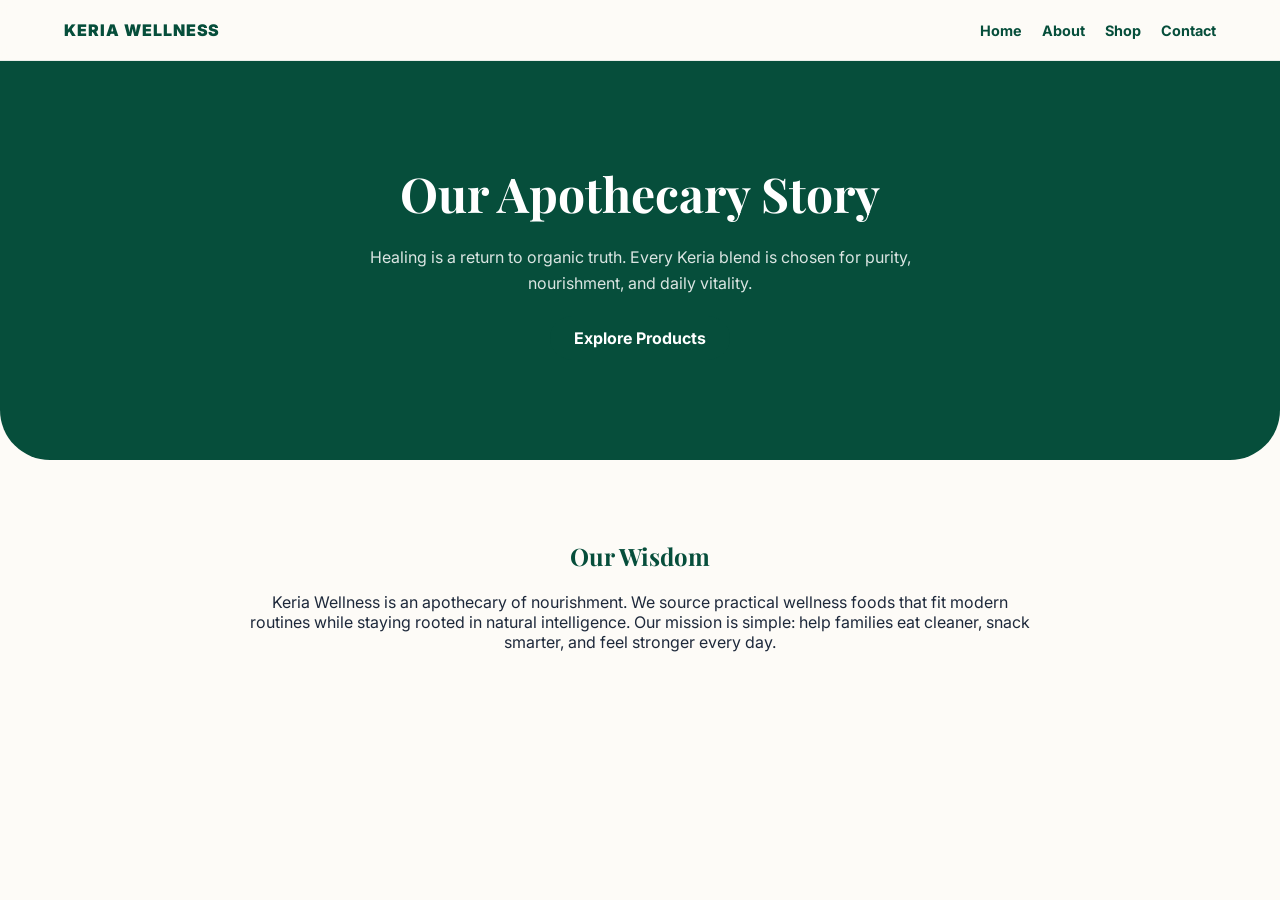
==== about.html @ df7f6faf "Launch: Keria Wellness full dynamic build" ====
<!DOCTYPE html>
<html lang="en">
<head>
    <meta charset="UTF-8">
    <meta name="viewport" content="width=device-width, initial-scale=1.0">
    <title>About Keria Wellness</title>
    <link rel="preconnect" href="https://fonts.googleapis.com">
    <link rel="preconnect" href="https://fonts.gstatic.com" crossorigin>
    <link href="https://fonts.googleapis.com/css2?family=Inter:wght@300;400;700;900&family=Playfair+Display:wght@700&display=swap" rel="stylesheet">
    <link rel="stylesheet" href="css/styles.css">
</head>
<body>
    <nav class="main-nav">
        <div class="logo">KERIA WELLNESS</div>
        <div class="menu">
            <a href="index.html">Home</a>
            <a href="about.html">About</a>
            <a href="products.html">Shop</a>
            <a href="contact.html">Contact</a>
        </div>
    </nav>

    <header class="hero">
        <h1>Our Apothecary Story</h1>
        <p>Healing is a return to organic truth. Every Keria blend is chosen for purity, nourishment, and daily vitality.</p>
        <a href="products.html" class="btn-primary">Explore Products</a>
    </header>

    <section class="section-copy">
        <h2>Our Wisdom</h2>
        <p>Keria Wellness is an apothecary of nourishment. We source practical wellness foods that fit modern routines while staying rooted in natural intelligence. Our mission is simple: help families eat cleaner, snack smarter, and feel stronger every day.</p>
    </section>
</body>
</html>
---- css/styles.css ----
:root {
    --keria-emerald: #064e3b;
    --keria-cream: #fdfbf7;
    --keria-gold: #fbbf24;
    --text-main: #1e293b;
}

* {
    box-sizing: border-box;
}

body {
    background-color: var(--keria-cream);
    background-image: url("https://www.transparenttextures.com/patterns/cream-paper.png");
    font-family: 'Inter', sans-serif;
    color: var(--text-main);
    margin: 0;
}

a {
    color: inherit;
}

.main-nav {
    display: flex;
    justify-content: space-between;
    padding: 20px 5%;
    align-items: center;
    position: sticky;
    top: 0;
    background: rgba(253, 251, 247, 0.9);
    backdrop-filter: blur(8px);
    z-index: 40;
    border-bottom: 1px solid rgba(6, 78, 59, 0.08);
}

.logo {
    font-weight: 900;
    letter-spacing: 0.06em;
    color: var(--keria-emerald);
}

.menu {
    display: flex;
    gap: 20px;
}

.menu a {
    text-decoration: none;
    color: var(--keria-emerald);
    font-size: 0.9rem;
    font-weight: 700;
}

.menu a:hover {
    opacity: 0.75;
}

.hero {
    text-align: center;
    padding: 100px 20px;
    background: var(--keria-emerald);
    color: white;
    border-radius: 0 0 50px 50px;
}

.hero h1 {
    font-family: 'Playfair Display', serif;
    font-size: clamp(2rem, 5vw, 3rem);
    margin: 0;
}

.hero p {
    opacity: 0.85;
    max-width: 620px;
    margin: 20px auto;
    line-height: 1.6;
}

.section-copy {
    max-width: 820px;
    margin: 80px auto;
    text-align: center;
    padding: 0 20px;
}

.section-copy h2 {
    color: var(--keria-emerald);
    font-family: 'Playfair Display', serif;
}

.product-grid {
    display: grid;
    grid-template-columns: repeat(auto-fill, minmax(250px, 1fr));
    gap: 30px;
    padding: 50px 5%;
}

/* Premium Glass Cards */
.product-card {
    background: rgba(255, 255, 255, 0.7);
    backdrop-filter: blur(12px);
    border: 1px solid rgba(6, 78, 59, 0.1);
    border-radius: 2rem;
    padding: 1.5rem;
    transition: all 0.4s cubic-bezier(0.175, 0.885, 0.32, 1.275);
}

.product-card:hover {
    transform: translateY(-10px);
    box-shadow: 0 20px 40px rgba(6, 78, 59, 0.1);
    border-color: var(--keria-emerald);
}

.product-card img {
    width: 100%;
    border-radius: 1.5rem;
    aspect-ratio: 4 / 3;
    object-fit: cover;
}

.product-meta {
    font-size: 0.8rem;
    color: #64748b;
    margin-top: 8px;
}

.product-row {
    display: flex;
    justify-content: space-between;
    align-items: center;
    margin-top: 20px;
    gap: 10px;
}

.price {
    font-weight: 700;
}

.btn-primary {
    background: var(--keria-emerald);
    color: white;
    padding: 12px 24px;
    border-radius: 50px;
    text-decoration: none;
    font-weight: bold;
    display: inline-block;
    transition: 0.3s;
    border: 0;
}

.btn-primary:hover {
    transform: translateY(-1px);
    box-shadow: 0 10px 20px rgba(6, 78, 59, 0.2);
}

.card-btn {
    font-size: 0.7rem;
    padding: 10px 14px;
    white-space: nowrap;
}

.contact-card {
    max-width: 560px;
    margin: 40px auto 80px;
    background: rgba(255, 255, 255, 0.75);
    border: 1px solid rgba(6, 78, 59, 0.1);
    border-radius: 24px;
    padding: 30px;
    text-align: center;
}

@media (max-width: 768px) {
    .menu {
        gap: 12px;
    }

    .menu a {
        font-size: 0.82rem;
    }
}
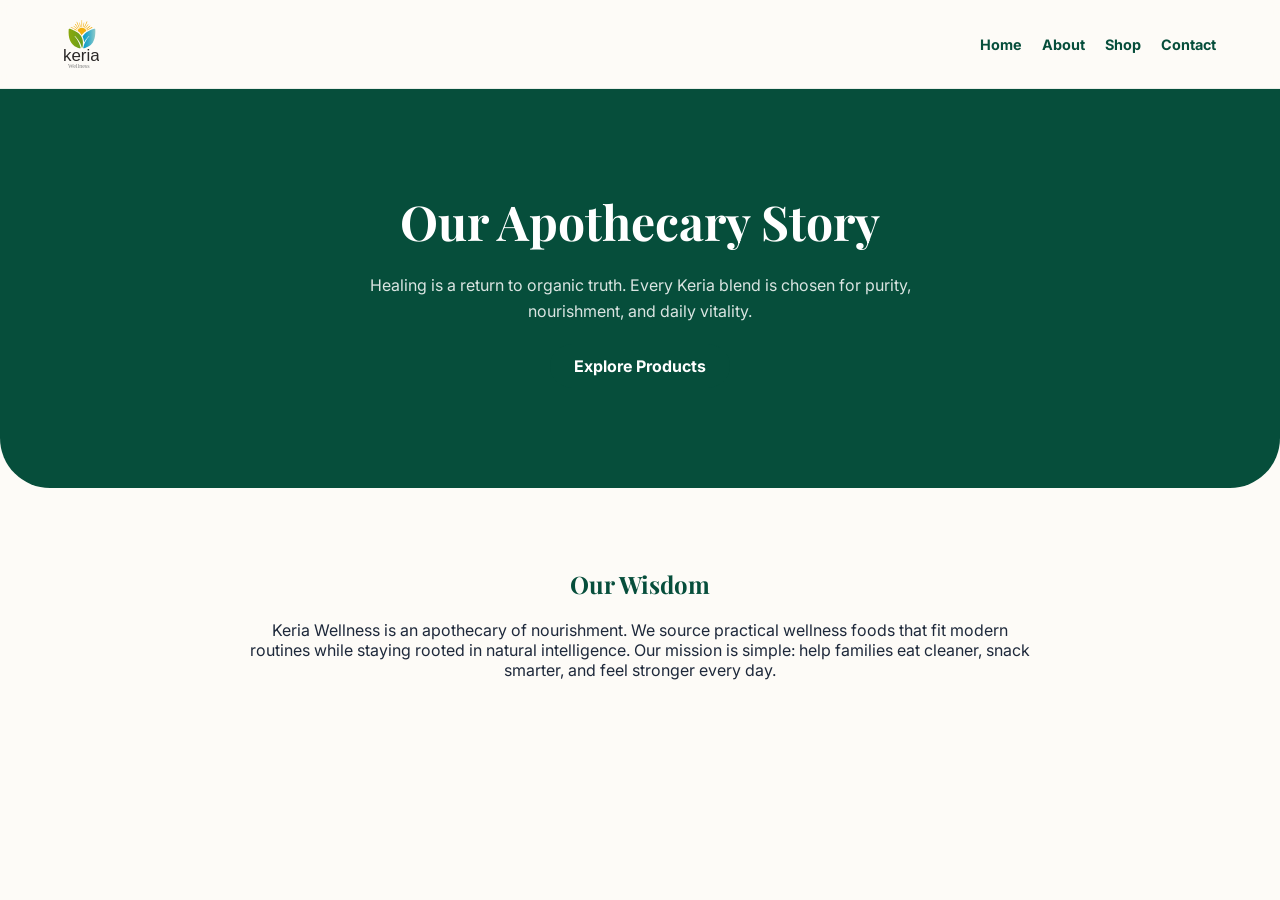
==== commit 14d8f37a: "Branding: Replace text logo with SVG on all pages" ====
--- a/about.html
+++ b/about.html
@@ -11,7 +11,7 @@
 </head>
 <body>
     <nav class="main-nav">
-        <div class="logo">KERIA WELLNESS</div>
+        <a href="index.html"><img src="images/keria_logo.svg" alt="Keria Wellness" class="nav-logo" onerror="this.style.display='none'"></a>
         <div class="menu">
             <a href="index.html">Home</a>
             <a href="about.html">About</a>
--- a/css/styles.css
+++ b/css/styles.css
@@ -19,6 +19,15 @@
 
 a {
     color: inherit;
+}
+
+nav {
+    position: sticky;
+    top: 0;
+    background: rgba(253, 251, 247, 0.95);
+    backdrop-filter: blur(10px);
+    z-index: 1000;
+    border-bottom: 1px solid rgba(6, 78, 59, 0.05);
 }
 
 .main-nav {
@@ -34,10 +43,10 @@
     border-bottom: 1px solid rgba(6, 78, 59, 0.08);
 }
 
-.logo {
-    font-weight: 900;
-    letter-spacing: 0.06em;
-    color: var(--keria-emerald);
+.nav-logo {
+    height: 48px;
+    width: auto;
+    display: block;
 }
 
 .menu {
@@ -89,11 +98,72 @@
     font-family: 'Playfair Display', serif;
 }
 
+.search-shell {
+    max-width: 1200px;
+    margin: 0 auto;
+    padding: 0 20px;
+}
+
+.search-wrap {
+    max-width: 900px;
+    margin: 0 auto 12px;
+}
+
+.search-input {
+    width: 100%;
+    padding: 16px 18px;
+    border-radius: 1rem;
+    background: rgba(255, 255, 255, 0.7);
+    backdrop-filter: blur(12px);
+    border: 1px solid rgba(6, 78, 59, 0.1);
+    outline: none;
+    transition: border-color 0.2s ease, box-shadow 0.2s ease;
+    color: var(--text-main);
+}
+
+.search-input:focus {
+    border-color: #10b981;
+    box-shadow: 0 0 0 4px rgba(16, 185, 129, 0.08);
+}
+
+.filter-bar {
+    display: flex;
+    flex-wrap: wrap;
+    justify-content: center;
+    gap: 12px;
+    padding: 10px 20px 0;
+    max-width: 1200px;
+    margin: 0 auto;
+}
+
+.filter-btn {
+    background: rgba(255, 255, 255, 0.78);
+    color: var(--keria-emerald);
+    border: 1px solid rgba(6, 78, 59, 0.12);
+    border-radius: 999px;
+    padding: 10px 16px;
+    font-size: 0.75rem;
+    font-weight: 700;
+    letter-spacing: 0.04em;
+    cursor: pointer;
+    transition: all 0.25s ease;
+}
+
+.filter-btn:hover,
+.filter-btn.active {
+    background: var(--keria-emerald);
+    color: #fff;
+    border-color: var(--keria-emerald);
+    box-shadow: 0 10px 20px rgba(6, 78, 59, 0.14);
+}
+
 .product-grid {
     display: grid;
-    grid-template-columns: repeat(auto-fill, minmax(250px, 1fr));
+    grid-template-columns: repeat(auto-fill, minmax(280px, 1fr));
     gap: 30px;
     padding: 50px 5%;
+    max-width: 1200px;
+    margin: 0 auto;
 }
 
 /* Premium Glass Cards */
@@ -112,17 +182,61 @@
     border-color: var(--keria-emerald);
 }
 
+.product-card--soldout {
+    filter: grayscale(0.5);
+}
+
+.product-image-wrap {
+    position: relative;
+    overflow: hidden;
+    border-radius: 1.5rem;
+}
+
+.stock-overlay {
+    position: absolute;
+    inset: 0;
+    background: rgba(0, 0, 0, 0.25);
+    display: flex;
+    align-items: center;
+    justify-content: center;
+    color: #fff;
+    font-weight: 800;
+    letter-spacing: 0.08em;
+    font-size: 0.8rem;
+}
+
 .product-card img {
     width: 100%;
     border-radius: 1.5rem;
     aspect-ratio: 4 / 3;
     object-fit: cover;
+    transition: transform 0.6s cubic-bezier(0.165, 0.84, 0.44, 1);
+}
+
+.product-card:hover img {
+    transform: scale(1.08);
 }
 
 .product-meta {
     font-size: 0.8rem;
     color: #64748b;
     margin-top: 8px;
+}
+
+.category-badge {
+    display: inline-block;
+    background: var(--keria-gold);
+    padding: 4px 10px;
+    border-radius: 20px;
+    font-size: 0.7rem;
+    font-weight: 700;
+    color: #1f2937;
+    margin-top: 8px;
+}
+
+.category-badge--soldout {
+    background: #9ca3af;
+    color: #fff;
 }
 
 .product-row {
@@ -154,6 +268,14 @@
     box-shadow: 0 10px 20px rgba(6, 78, 59, 0.2);
 }
 
+.btn-primary--disabled,
+.btn-primary--disabled:hover {
+    opacity: 0.5;
+    pointer-events: none;
+    box-shadow: none;
+    transform: none;
+}
+
 .card-btn {
     font-size: 0.7rem;
     padding: 10px 14px;
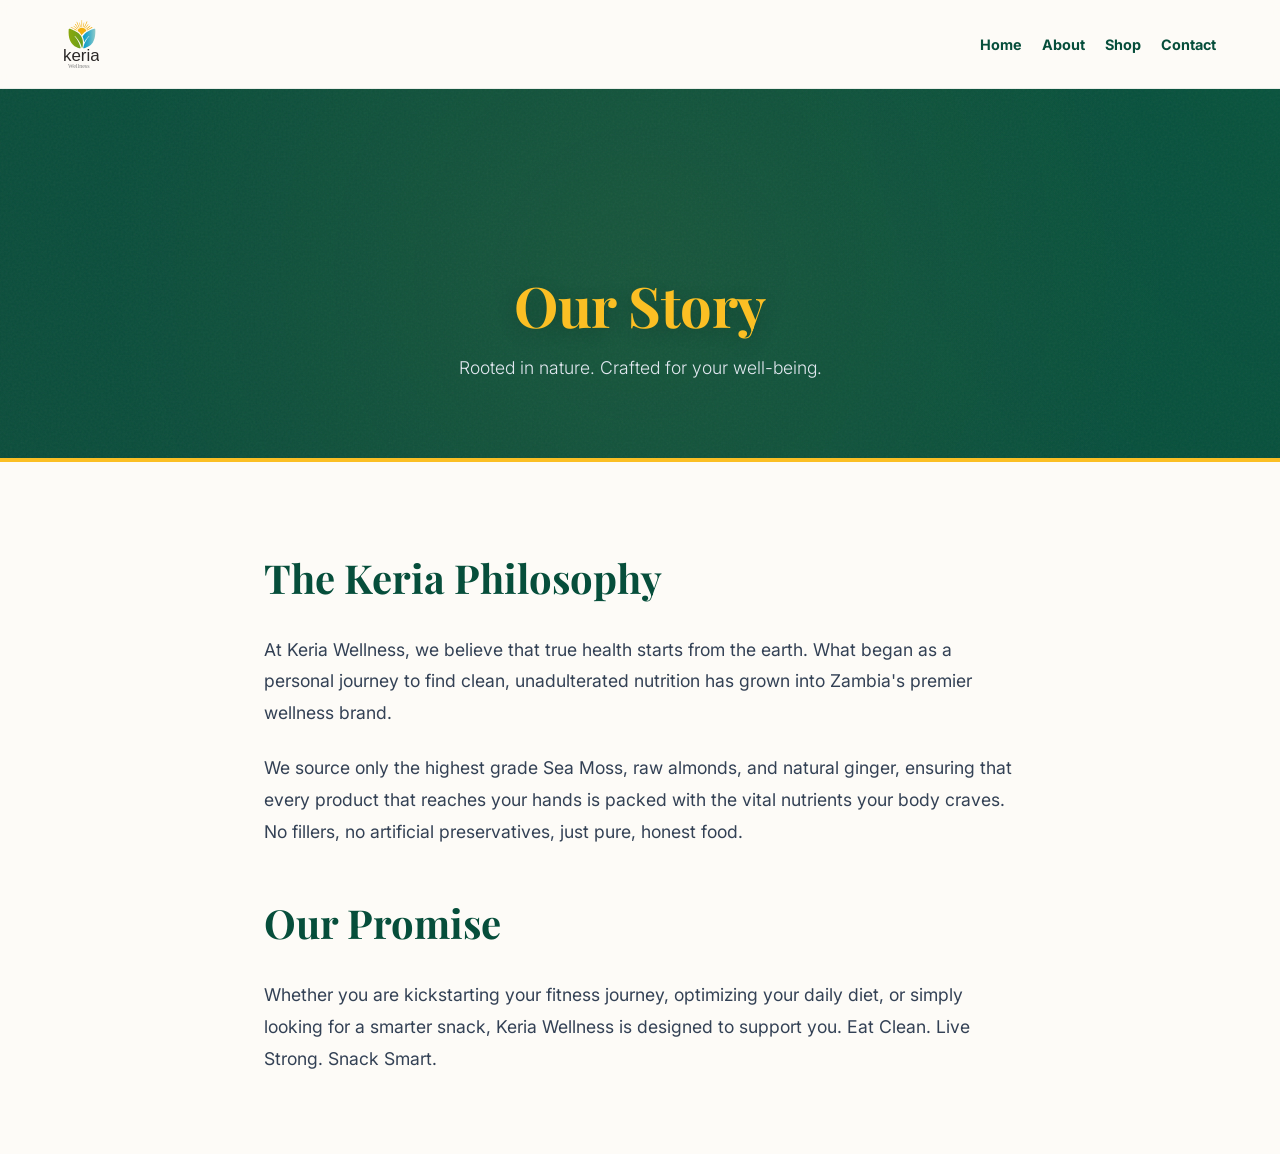
==== commit 2004dede: "Design: unify premium organic headers across all pages" ====
--- a/about.html
+++ b/about.html
@@ -20,15 +20,27 @@
         </div>
     </nav>
 
-    <header class="hero">
-        <h1>Our Apothecary Story</h1>
-        <p>Healing is a return to organic truth. Every Keria blend is chosen for purity, nourishment, and daily vitality.</p>
-        <a href="products.html" class="btn-primary">Explore Products</a>
+    <header class="page-header">
+        <div class="floating-ecosystem" aria-hidden="true">
+            <div class="organic-element almond shape-1"></div>
+            <div class="organic-element leaf shape-2"></div>
+            <div class="organic-element chia shape-3"></div>
+            <div class="organic-element almond shape-4"></div>
+            <div class="organic-element chia shape-5"></div>
+            <div class="organic-element leaf shape-6"></div>
+        </div>
+
+        <h1>Our Story</h1>
+        <p>Rooted in nature. Crafted for your well-being.</p>
     </header>
 
-    <section class="section-copy">
-        <h2>Our Wisdom</h2>
-        <p>Keria Wellness is an apothecary of nourishment. We source practical wellness foods that fit modern routines while staying rooted in natural intelligence. Our mission is simple: help families eat cleaner, snack smarter, and feel stronger every day.</p>
-    </section>
+    <main class="page-content">
+        <h2>The Keria Philosophy</h2>
+        <p>At Keria Wellness, we believe that true health starts from the earth. What began as a personal journey to find clean, unadulterated nutrition has grown into Zambia's premier wellness brand.</p>
+        <p>We source only the highest grade Sea Moss, raw almonds, and natural ginger, ensuring that every product that reaches your hands is packed with the vital nutrients your body craves. No fillers, no artificial preservatives, just pure, honest food.</p>
+
+        <h2>Our Promise</h2>
+        <p>Whether you are kickstarting your fitness journey, optimizing your daily diet, or simply looking for a smarter snack, Keria Wellness is designed to support you. Eat Clean. Live Strong. Snack Smart.</p>
+    </main>
 </body>
 </html>
--- a/css/styles.css
+++ b/css/styles.css
@@ -107,6 +107,14 @@
 .search-wrap {
     max-width: 900px;
     margin: 0 auto 12px;
+}
+
+.product-count {
+    max-width: 900px;
+    margin: 0 auto;
+    color: #64748b;
+    font-size: 0.85rem;
+    font-weight: 600;
 }
 
 .search-input {
@@ -182,6 +190,10 @@
     border-color: var(--keria-emerald);
 }
 
+.product-card--interactive {
+    cursor: pointer;
+}
+
 .product-card--soldout {
     filter: grayscale(0.5);
 }
@@ -292,6 +304,309 @@
     text-align: center;
 }
 
+.product-modal {
+    position: fixed;
+    inset: 0;
+    z-index: 2000;
+    display: none;
+    align-items: center;
+    justify-content: center;
+    padding: 20px;
+}
+
+.cart-modal {
+    position: fixed;
+    inset: 0;
+    z-index: 2100;
+    display: none;
+    align-items: center;
+    justify-content: center;
+    padding: 20px;
+}
+
+.cart-modal.is-open {
+    display: flex;
+}
+
+.cart-modal__backdrop {
+    position: absolute;
+    inset: 0;
+    background: rgba(15, 23, 42, 0.7);
+    backdrop-filter: blur(4px);
+}
+
+.cart-modal__container {
+    position: relative;
+    width: 100%;
+    max-width: 520px;
+    background: #fff;
+    border-radius: 1.5rem;
+    padding: 26px;
+    box-shadow: 0 28px 72px rgba(15, 23, 42, 0.35);
+    max-height: calc(100vh - 40px);
+    overflow: auto;
+}
+
+.cart-items {
+    display: grid;
+    gap: 10px;
+    margin: 14px 0 18px;
+}
+
+.cart-item {
+    display: flex;
+    justify-content: space-between;
+    align-items: center;
+    gap: 10px;
+    border: 1px solid rgba(6, 78, 59, 0.12);
+    border-radius: 12px;
+    padding: 10px 12px;
+}
+
+.cart-item__title {
+    margin: 0;
+    color: #0f172a;
+    font-weight: 700;
+}
+
+.cart-item__meta {
+    margin: 2px 0 0;
+    color: #64748b;
+    font-size: 0.82rem;
+}
+
+.cart-item__remove {
+    border: 0;
+    background: transparent;
+    color: #dc2626;
+    font-weight: 700;
+    cursor: pointer;
+}
+
+.cart-total {
+    border-top: 1px solid rgba(6, 78, 59, 0.12);
+    padding-top: 12px;
+    color: var(--keria-emerald);
+    font-weight: 900;
+    font-size: 1rem;
+}
+
+.cart-actions {
+    display: flex;
+    gap: 10px;
+    align-items: center;
+}
+
+.cart-actions .btn-primary,
+.cart-actions .btn-secondary {
+    flex: 1;
+    text-align: center;
+}
+
+.btn-secondary {
+    background: #e2e8f0;
+    color: #334155;
+    padding: 12px 24px;
+    border-radius: 50px;
+    text-decoration: none;
+    font-weight: bold;
+    display: inline-block;
+    transition: 0.3s;
+    border: 0;
+    cursor: pointer;
+}
+
+.btn-secondary:hover {
+    background: #cbd5e1;
+}
+
+.cart-fab {
+    position: fixed;
+    right: 20px;
+    bottom: 84px;
+    z-index: 1250;
+}
+
+.cart-fab.hidden {
+    display: none;
+}
+
+.cart-fab__button {
+    border: 0;
+    border-radius: 999px;
+    background: #059669;
+    color: #fff;
+    padding: 14px 18px;
+    box-shadow: 0 12px 24px rgba(5, 150, 105, 0.4);
+    cursor: pointer;
+    position: relative;
+    display: flex;
+    align-items: center;
+    gap: 8px;
+}
+
+.cart-fab__icon {
+    font-size: 0.82rem;
+    font-weight: 800;
+    letter-spacing: 0.04em;
+    text-transform: uppercase;
+}
+
+.cart-fab__count {
+    position: absolute;
+    top: -8px;
+    right: -8px;
+    min-width: 24px;
+    height: 24px;
+    border-radius: 999px;
+    background: #dc2626;
+    color: #fff;
+    font-size: 0.75rem;
+    display: inline-flex;
+    align-items: center;
+    justify-content: center;
+    border: 2px solid #fff;
+    font-weight: 800;
+}
+
+.product-modal.is-open {
+    display: flex;
+}
+
+.product-modal__backdrop {
+    position: absolute;
+    inset: 0;
+    background: rgba(6, 78, 59, 0.8);
+    backdrop-filter: blur(4px);
+}
+
+.product-modal__container {
+    position: relative;
+    max-width: 560px;
+    width: 100%;
+    background: #fff;
+    border-radius: 1.8rem;
+    padding: 28px;
+    box-shadow: 0 30px 80px rgba(15, 23, 42, 0.35);
+    max-height: calc(100vh - 40px);
+    overflow: auto;
+}
+
+.product-modal__close {
+    position: absolute;
+    top: 16px;
+    right: 16px;
+    border: 0;
+    background: transparent;
+    font-size: 2rem;
+    line-height: 1;
+    color: #94a3b8;
+    cursor: pointer;
+}
+
+.modal-image {
+    width: 100%;
+    height: 250px;
+    object-fit: cover;
+    border-radius: 1rem;
+    margin-bottom: 14px;
+}
+
+.modal-title {
+    color: var(--keria-emerald);
+    font-family: 'Playfair Display', serif;
+    margin: 12px 0 8px;
+}
+
+.modal-copy {
+    color: #475569;
+    line-height: 1.6;
+    margin: 0 0 18px;
+}
+
+.modal-row {
+    display: flex;
+    align-items: center;
+    justify-content: space-between;
+    gap: 10px;
+}
+
+.modal-price {
+    color: var(--keria-emerald);
+    font-size: 1.5rem;
+    font-weight: 900;
+}
+
+.floating-whatsapp {
+    position: fixed;
+    right: 20px;
+    bottom: 20px;
+    z-index: 1200;
+    background: #15803d;
+    color: #fff;
+    text-decoration: none;
+    border-radius: 999px;
+    padding: 12px 18px;
+    font-weight: 800;
+    font-size: 0.8rem;
+    letter-spacing: 0.04em;
+    box-shadow: 0 12px 24px rgba(21, 128, 61, 0.35);
+}
+
+.floating-whatsapp:hover {
+    transform: translateY(-2px);
+}
+
+.site-credit {
+    text-align: center;
+    color: #64748b;
+    font-size: 0.78rem;
+    margin: 10px 0 40px;
+    padding: 0 20px;
+}
+
+.social-links {
+    display: flex;
+    align-items: center;
+    justify-content: center;
+    gap: 20px;
+    margin-bottom: 14px;
+}
+
+.social-links a {
+    color: var(--keria-emerald);
+    opacity: 0.9;
+    transition: color 0.2s ease, transform 0.2s ease;
+}
+
+.social-links a:hover {
+    color: #10b981;
+    transform: translateY(-2px);
+}
+
+.social-link--tiktok:hover,
+.social-link--x:hover {
+    color: #111827;
+}
+
+.social-link--facebook:hover {
+    color: #2563eb;
+}
+
+.social-link--instagram:hover {
+    color: #db2777;
+}
+
+.credit-line {
+    margin: 0;
+}
+
+.copyright-line {
+    margin: 4px 0 0;
+    font-size: 0.72rem;
+    color: #94a3b8;
+}
+
 @media (max-width: 768px) {
     .menu {
         gap: 12px;
@@ -300,4 +615,286 @@
     .menu a {
         font-size: 0.82rem;
     }
-}
+
+    .modal-row {
+        flex-direction: column;
+        align-items: flex-start;
+    }
+
+    .cart-actions {
+        flex-direction: column;
+    }
+
+    .cart-fab {
+        right: 16px;
+        bottom: 76px;
+    }
+
+    .page-header {
+        padding: 120px 20px 64px;
+    }
+
+    .page-header h1 {
+        font-size: 2.3rem;
+    }
+
+    .page-content {
+        margin: 56px auto;
+        font-size: 1rem;
+    }
+
+    .page-content h2 {
+        font-size: 2rem;
+    }
+
+    .contact-wrapper {
+        padding: 28px 20px;
+    }
+}
+
+/* =========================================
+   INTERNAL PAGES (About, Contact, Shop)
+========================================= */
+
+/* 1. The Container */
+.page-header {
+    position: relative;
+    background-color: var(--keria-emerald, #0A2E24);
+    padding: 140px 20px 80px;
+    text-align: center;
+    border-bottom: 4px solid var(--keria-gold, #D4AF37);
+    overflow: hidden;
+    z-index: 1;
+}
+
+/* 2. The Animated Mesh Gradients (The "Breathing" Effect) */
+.page-header::before {
+    content: '';
+    position: absolute;
+    top: -50%;
+    left: -50%;
+    width: 200%;
+    height: 200%;
+    background:
+        radial-gradient(circle at 50% 50%, rgba(212, 175, 55, 0.08) 0%, transparent 40%),
+        radial-gradient(circle at 80% 20%, rgba(34, 197, 94, 0.04) 0%, transparent 30%),
+        radial-gradient(circle at 20% 80%, rgba(16, 75, 58, 0.5) 0%, transparent 50%);
+    z-index: -2;
+    animation: premiumDrift 20s ease-in-out infinite alternate;
+}
+
+/* 3. The Matte Texture (The "Expensive Paper" Feel) */
+.page-header::after {
+    content: '';
+    position: absolute;
+    top: 0;
+    left: 0;
+    right: 0;
+    bottom: 0;
+    background-image: url("data:image/svg+xml,%3Csvg viewBox='0 0 200 200' xmlns='http://www.w3.org/2000/svg'%3E%3Cfilter id='noiseFilter'%3E%3CfeTurbulence type='fractalNoise' baseFrequency='0.85' numOctaves='3' stitchTiles='stitch'/%3E%3C/filter%3E%3Crect width='100%25' height='100%25' filter='url(%23noiseFilter)' opacity='0.06'/%3E%3C/svg%3E");
+    pointer-events: none;
+    z-index: -1;
+}
+
+/* 4. The Organic Animation */
+@keyframes premiumDrift {
+    0% {
+        transform: rotate(0deg) scale(1);
+    }
+
+    50% {
+        transform: rotate(2deg) scale(1.05);
+    }
+
+    100% {
+        transform: rotate(-2deg) scale(1);
+    }
+}
+
+.page-header h1 {
+    font-family: 'Playfair Display', serif;
+    color: var(--keria-gold, #D4AF37);
+    font-size: 3.5rem;
+    margin-bottom: 15px;
+    font-weight: 700;
+    letter-spacing: -0.5px;
+    text-shadow: 0 4px 20px rgba(0, 0, 0, 0.2);
+}
+
+.page-header p {
+    color: #E2E8F0;
+    font-size: 1.1rem;
+    max-width: 600px;
+    margin: 0 auto;
+    font-weight: 300;
+}
+
+/* Elegant Content Blocks */
+.page-content {
+    max-width: 800px;
+    margin: 80px auto;
+    padding: 0 24px;
+    color: #334155;
+    line-height: 1.8;
+    font-size: 1.1rem;
+}
+
+.page-content h2 {
+    font-family: 'Playfair Display', serif;
+    color: var(--keria-emerald, #0A2E24);
+    font-size: 2.5rem;
+    margin: 40px 0 20px;
+}
+
+.page-content p {
+    margin-bottom: 24px;
+}
+
+/* Premium Contact Form */
+.contact-wrapper {
+    max-width: 600px;
+    margin: 0 auto;
+    background: #ffffff;
+    padding: 40px;
+    border-radius: 12px;
+    box-shadow: 0 10px 30px rgba(0, 0, 0, 0.05);
+    border: 1px solid #f1f5f9;
+}
+
+.premium-input {
+    width: 100%;
+    padding: 16px;
+    margin-bottom: 20px;
+    border: 1px solid #cbd5e1;
+    border-radius: 8px;
+    font-family: 'Inter', sans-serif;
+    font-size: 1rem;
+    background: #f8fafc;
+    transition: all 0.3s ease;
+    box-sizing: border-box;
+}
+
+.premium-input:focus {
+    outline: none;
+    border-color: var(--keria-gold, #D4AF37);
+    background: #ffffff;
+    box-shadow: 0 0 0 4px rgba(212, 175, 55, 0.1);
+}
+
+textarea.premium-input {
+    min-height: 150px;
+    resize: vertical;
+}
+
+/* =========================================
+   FLOATING ORGANIC ECOSYSTEM
+========================================= */
+
+.floating-ecosystem {
+    position: absolute;
+    top: 0;
+    left: 0;
+    width: 100%;
+    height: 100%;
+    pointer-events: none;
+    z-index: -1;
+    overflow: hidden;
+}
+
+.organic-element {
+    position: absolute;
+    bottom: -50px;
+    opacity: 0;
+    animation: organicFloat infinite linear;
+}
+
+/* The Almond Shape */
+.organic-element.almond {
+    width: 20px;
+    height: 32px;
+    background-color: var(--keria-gold, #D4AF37);
+    border-radius: 50% 50% 50% 50% / 60% 60% 40% 40%;
+}
+
+/* The Leaf Shape */
+.organic-element.leaf {
+    width: 24px;
+    height: 24px;
+    background-color: #22c55e;
+    border-radius: 0 50% 0 50%;
+}
+
+/* The Chia Seed Shape */
+.organic-element.chia {
+    width: 6px;
+    height: 9px;
+    background-color: #0f172a;
+    border-radius: 50%;
+}
+
+/* Positioning, blur (depth of field), and timing */
+.shape-1 { left: 15%; animation-duration: 22s; animation-delay: 0s; filter: blur(2px); transform: scale(1.2); }
+.shape-2 { left: 85%; animation-duration: 25s; animation-delay: 2s; filter: blur(3px); transform: scale(1.5); }
+.shape-3 { left: 50%; animation-duration: 18s; animation-delay: 4s; filter: blur(1px); }
+.shape-4 { left: 70%; animation-duration: 28s; animation-delay: 1s; filter: blur(4px); transform: scale(0.8); }
+.shape-5 { left: 25%; animation-duration: 20s; animation-delay: 5s; filter: blur(1px); }
+.shape-6 { left: 10%; animation-duration: 30s; animation-delay: 3s; filter: blur(2px); transform: scale(0.9); }
+
+/* The float and rotate animation */
+@keyframes organicFloat {
+    0% {
+        transform: translateY(0) rotate(0deg);
+        opacity: 0;
+    }
+
+    10% {
+        opacity: 0.3;
+    }
+
+    90% {
+        opacity: 0.3;
+    }
+
+    100% {
+        transform: translateY(-400px) rotate(360deg);
+        opacity: 0;
+    }
+}
+
+/* =========================================
+   HOME PAGE HERO (Premium Organic Upgrade)
+========================================= */
+
+/* The Animated Mesh Gradients */
+.hero::before {
+    content: '';
+    position: absolute;
+    top: -50%;
+    left: -50%;
+    width: 200%;
+    height: 200%;
+    background:
+        radial-gradient(circle at 50% 50%, rgba(212, 175, 55, 0.08) 0%, transparent 40%),
+        radial-gradient(circle at 80% 20%, rgba(34, 197, 94, 0.04) 0%, transparent 30%),
+        radial-gradient(circle at 20% 80%, rgba(16, 75, 58, 0.5) 0%, transparent 50%);
+    z-index: -2;
+    animation: premiumDrift 20s ease-in-out infinite alternate;
+}
+
+/* The Matte Film Grain */
+.hero::after {
+    content: '';
+    position: absolute;
+    top: 0;
+    left: 0;
+    right: 0;
+    bottom: 0;
+    background-image: url("data:image/svg+xml,%3Csvg viewBox='0 0 200 200' xmlns='http://www.w3.org/2000/svg'%3E%3Cfilter id='noiseFilter'%3E%3CfeTurbulence type='fractalNoise' baseFrequency='0.85' numOctaves='3' stitchTiles='stitch'/%3E%3C/filter%3E%3Crect width='100%25' height='100%25' filter='url(%23noiseFilter)' opacity='0.06'/%3E%3C/svg%3E");
+    pointer-events: none;
+    z-index: -1;
+}
+
+/* Ensure the hero headline catches the premium vibe */
+.hero h1 {
+    text-shadow: 0 4px 30px rgba(0, 0, 0, 0.3);
+}
